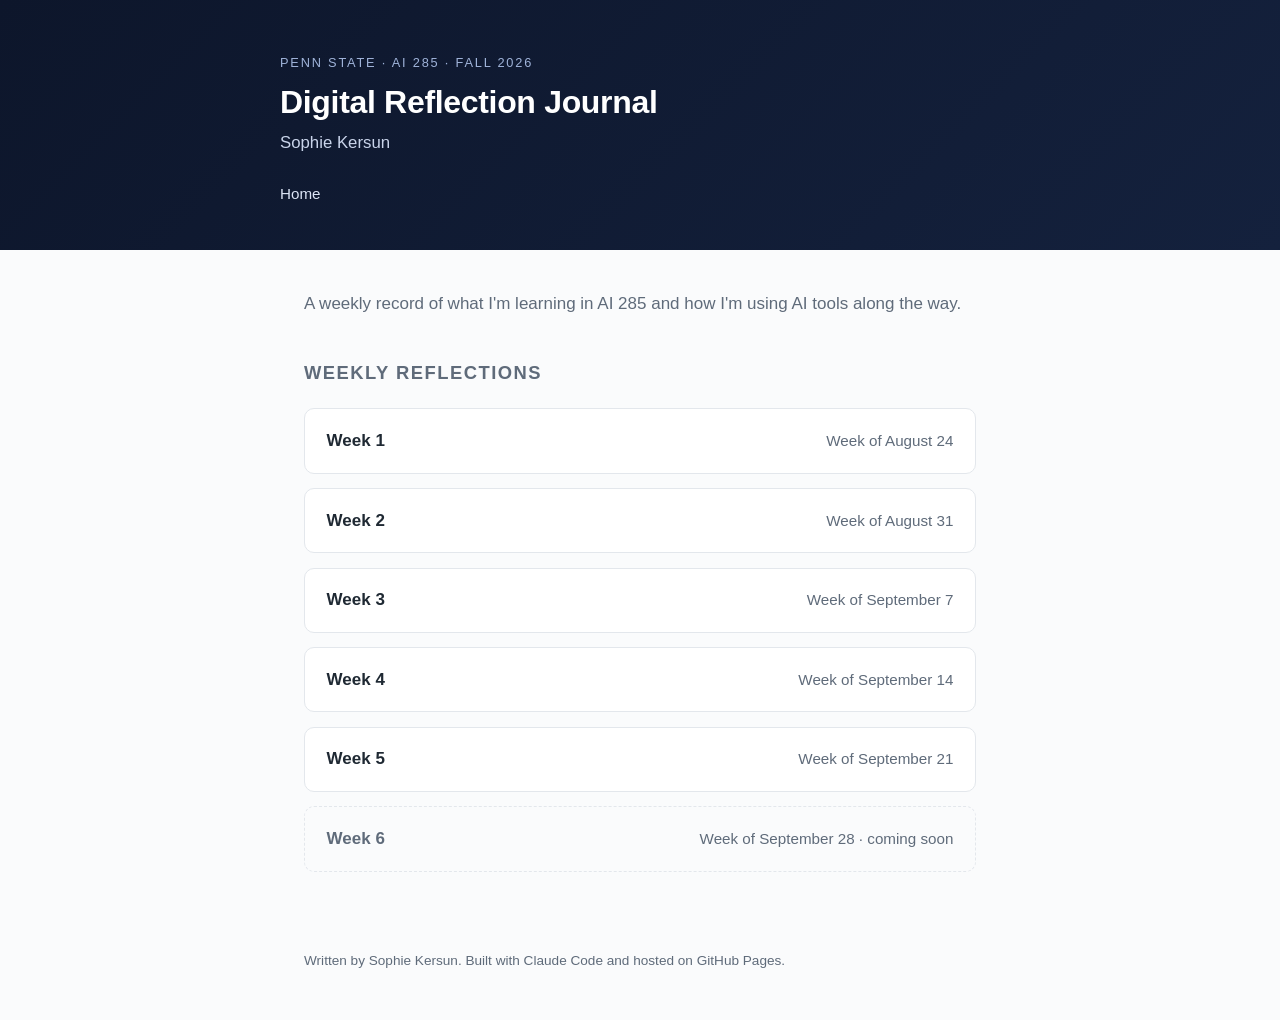
==== index.html @ 1a2b38be "Add Week 5 reflection Co-Authored-By: Claude Opus 5 <noreply@anthropic.com>" ====
<!doctype html>
<html lang="en">
<head>
  <meta charset="utf-8">
  <meta name="viewport" content="width=device-width, initial-scale=1">
  <title>AI 285 | Weekly Reflections</title>
  <link rel="stylesheet" href="style.css">
</head>
<body>
  <header class="site-header">
    <div class="inner">
      <p class="kicker">Penn State · AI 285 · Fall 2026</p>
      <h1>Digital Reflection Journal</h1>
      <p class="byline">Sophie Kersun</p>
      <nav><a href="index.html">Home</a></nav>
    </div>
  </header>

  <main>
    <p class="intro">A weekly record of what I'm learning in AI 285 and how I'm using AI tools along the way.</p>

    <h2>Weekly Reflections</h2>
    <ul class="entries">
      <li><a href="week1.html"><span class="week">Week 1</span><span class="date">Week of August 24</span></a></li>
      <li><a href="week2.html"><span class="week">Week 2</span><span class="date">Week of August 31</span></a></li>
      <li><a href="week3.html"><span class="week">Week 3</span><span class="date">Week of September 7</span></a></li>
      <li><a href="week4.html"><span class="week">Week 4</span><span class="date">Week of September 14</span></a></li>
      <li><a href="week5.html"><span class="week">Week 5</span><span class="date">Week of September 21</span></a></li>
      <li class="upcoming"><a><span class="week">Week 6</span><span class="date">Week of September 28 · coming soon</span></a></li>
    </ul>
  </main>

  <footer>Written by Sophie Kersun. Built with Claude Code and hosted on GitHub Pages.</footer>
</body>
</html>
---- style.css ----
/* AI 285 Weekly Reflections — shared stylesheet */
:root {
  --navy: #14213d;
  --navy-deep: #0d162b;
  --accent: #3b82f6;
  --ink: #1f2933;
  --muted: #5f6b7a;
  --rule: #e3e7ec;
  --page: #fafbfc;
  --card: #ffffff;
}

* { box-sizing: border-box; }

body {
  margin: 0;
  background: var(--page);
  color: var(--ink);
  font-family: -apple-system, BlinkMacSystemFont, "Segoe UI", Inter, Roboto, Helvetica, Arial, sans-serif;
  font-size: 17px;
  line-height: 1.65;
  -webkit-font-smoothing: antialiased;
}

/* Header band */
.site-header {
  background: linear-gradient(135deg, var(--navy-deep), var(--navy));
  color: #fff;
  padding: 3.25rem 1.5rem 2.75rem;
}
.site-header .inner {
  max-width: 720px;
  margin: 0 auto;
}
.site-header .kicker {
  font-size: 0.8rem;
  letter-spacing: 0.14em;
  text-transform: uppercase;
  color: #9fb3d9;
  margin: 0 0 0.6rem;
}
.site-header h1 {
  font-size: 2rem;
  font-weight: 700;
  letter-spacing: -0.01em;
  margin: 0;
  line-height: 1.2;
}
.site-header .byline {
  margin: 0.5rem 0 0;
  color: #c9d4ea;
  font-size: 1.05rem;
}
.site-header nav {
  margin-top: 1.5rem;
  font-size: 0.95rem;
}
.site-header nav a {
  color: #dbe4f5;
  text-decoration: none;
  border-bottom: 1px solid transparent;
  padding-bottom: 2px;
}
.site-header nav a:hover { border-bottom-color: #dbe4f5; }
.site-header nav .sep { color: #5f7099; margin: 0 0.6rem; }

/* Page body */
main {
  max-width: 720px;
  margin: 0 auto;
  padding: 2.5rem 1.5rem 4rem;
}

h2 {
  font-size: 1.15rem;
  text-transform: uppercase;
  letter-spacing: 0.08em;
  color: var(--muted);
  margin: 0 0 1.25rem;
}

.intro { margin: 0 0 2.5rem; color: var(--muted); }

/* Entry list on home */
.entries { list-style: none; margin: 0; padding: 0; }
.entries li {
  background: var(--card);
  border: 1px solid var(--rule);
  border-radius: 10px;
  margin-bottom: 0.9rem;
  transition: border-color 0.15s, transform 0.15s;
}
.entries li:hover { border-color: var(--accent); transform: translateY(-1px); }
.entries a {
  display: flex;
  align-items: baseline;
  justify-content: space-between;
  gap: 1rem;
  padding: 1.1rem 1.35rem;
  color: inherit;
  text-decoration: none;
}
.entries .week { font-weight: 600; }
.entries .date { color: var(--muted); font-size: 0.95rem; white-space: nowrap; }
.entries li.upcoming { border-style: dashed; background: transparent; }
.entries li.upcoming:hover { border-color: var(--rule); transform: none; }
.entries li.upcoming a { cursor: default; color: var(--muted); }

/* Individual post */
.post header { margin-bottom: 2rem; }
.post .date {
  color: var(--muted);
  font-size: 0.95rem;
  margin: 0 0 0.4rem;
}
.post h1 {
  font-size: 2rem;
  margin: 0;
  letter-spacing: -0.01em;
  line-height: 1.2;
}
.post h1::after {
  content: "";
  display: block;
  width: 48px;
  height: 3px;
  background: var(--accent);
  margin-top: 0.9rem;
  border-radius: 2px;
}
.post h3 {
  font-size: 1.05rem;
  margin: 2rem 0 0.5rem;
  color: var(--navy);
}
.post p { margin: 0 0 1.15rem; }

.tools {
  margin-top: 2.5rem;
  padding: 1rem 1.25rem;
  background: #eef3fb;
  border-left: 3px solid var(--accent);
  border-radius: 0 8px 8px 0;
  font-size: 0.95rem;
}
.tools strong { color: var(--navy); }

.post-nav {
  display: flex;
  justify-content: space-between;
  margin-top: 3rem;
  padding-top: 1.25rem;
  border-top: 1px solid var(--rule);
  font-size: 0.95rem;
}
.post-nav a { color: var(--accent); text-decoration: none; }
.post-nav a:hover { text-decoration: underline; }

footer {
  max-width: 720px;
  margin: 0 auto;
  padding: 0 1.5rem 3rem;
  color: var(--muted);
  font-size: 0.85rem;
}

@media (max-width: 520px) {
  .site-header h1, .post h1 { font-size: 1.6rem; }
  .entries a { flex-direction: column; gap: 0.2rem; }
}
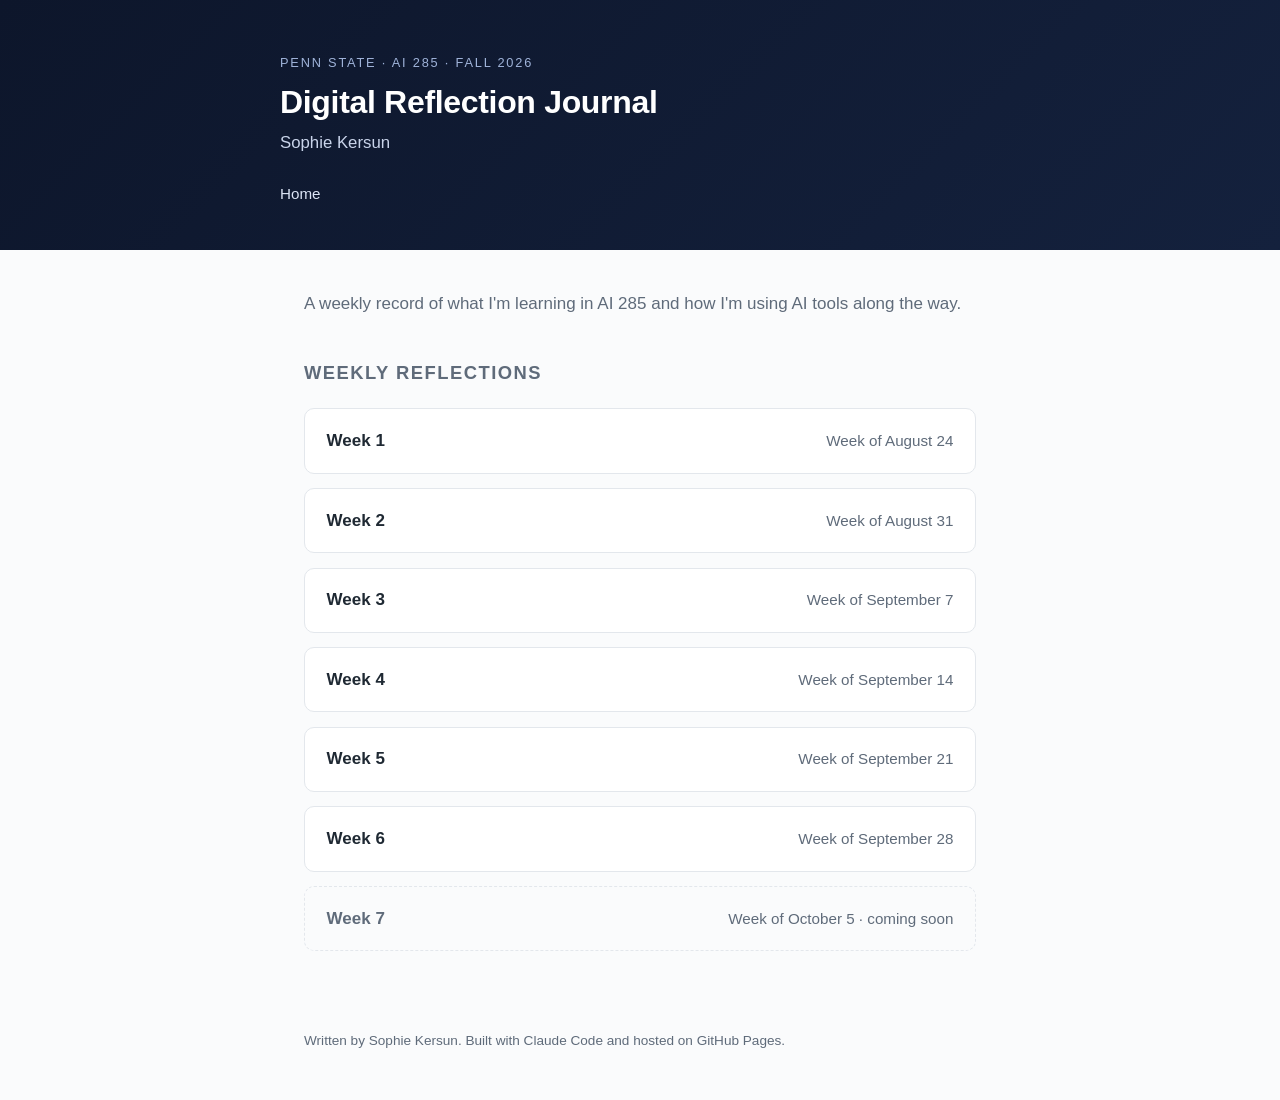
==== commit de776a44: "Add Week 6 reflection Co-Authored-By: Claude Opus 5 <noreply@anthropic.com>" ====
--- a/index.html
+++ b/index.html
@@ -26,7 +26,8 @@
       <li><a href="week3.html"><span class="week">Week 3</span><span class="date">Week of September 7</span></a></li>
       <li><a href="week4.html"><span class="week">Week 4</span><span class="date">Week of September 14</span></a></li>
       <li><a href="week5.html"><span class="week">Week 5</span><span class="date">Week of September 21</span></a></li>
-      <li class="upcoming"><a><span class="week">Week 6</span><span class="date">Week of September 28 · coming soon</span></a></li>
+      <li><a href="week6.html"><span class="week">Week 6</span><span class="date">Week of September 28</span></a></li>
+      <li class="upcoming"><a><span class="week">Week 7</span><span class="date">Week of October 5 · coming soon</span></a></li>
     </ul>
   </main>
 
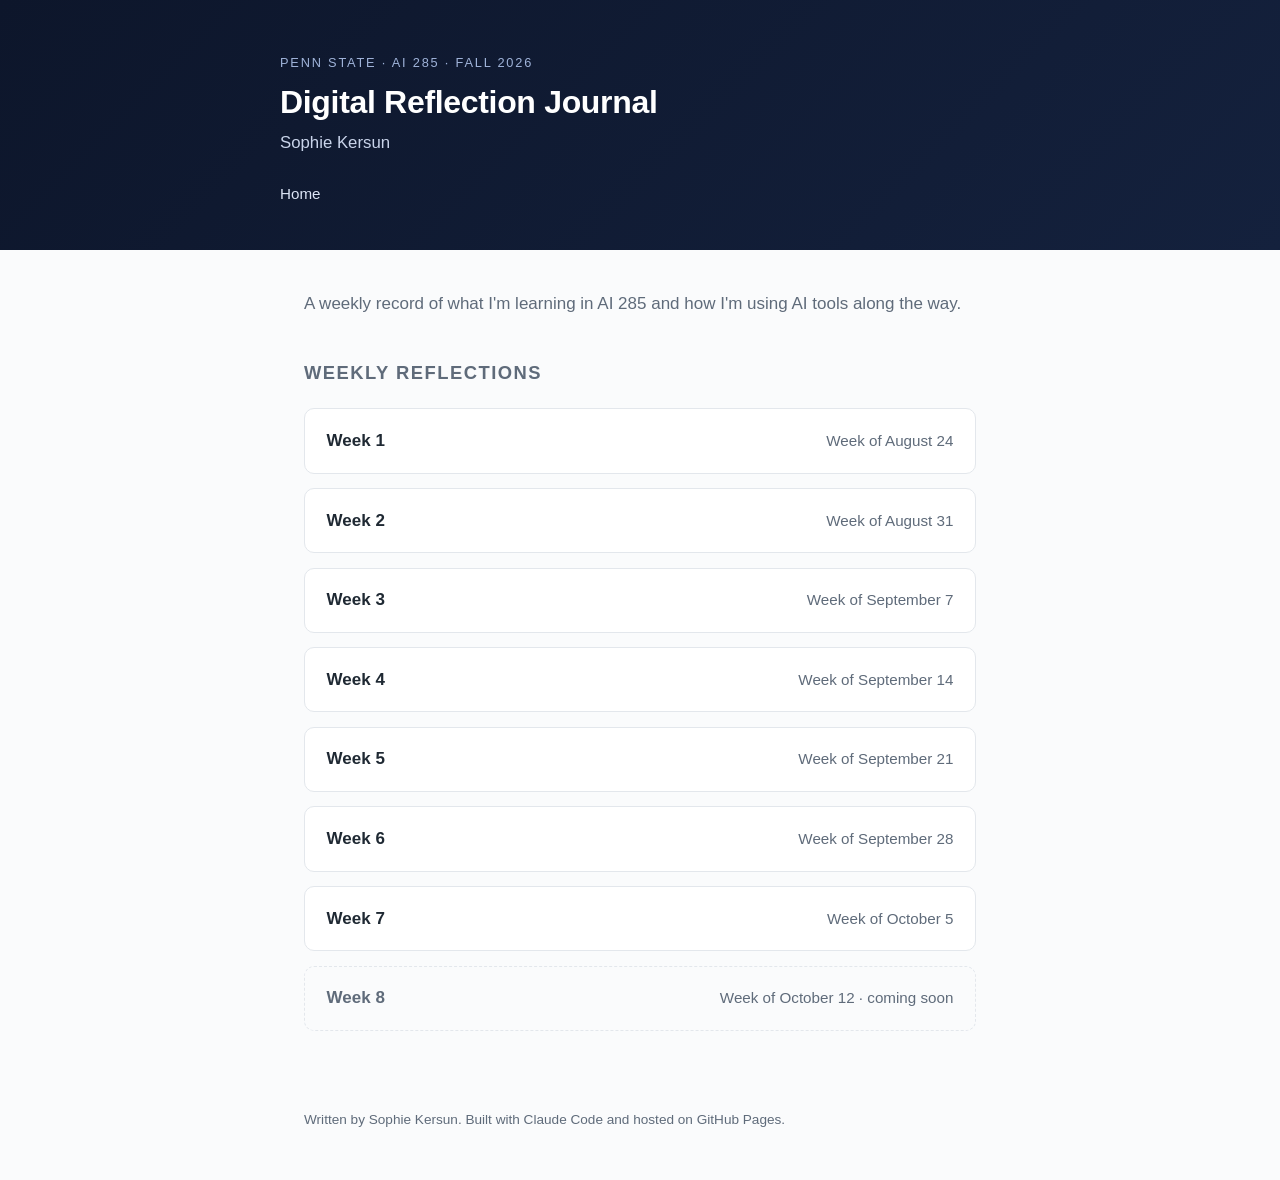
==== commit fe6626f7: "Add Week 7 reflection Co-Authored-By: Claude Opus 5 <noreply@anthropic.com>" ====
--- a/index.html
+++ b/index.html
@@ -27,7 +27,8 @@
       <li><a href="week4.html"><span class="week">Week 4</span><span class="date">Week of September 14</span></a></li>
       <li><a href="week5.html"><span class="week">Week 5</span><span class="date">Week of September 21</span></a></li>
       <li><a href="week6.html"><span class="week">Week 6</span><span class="date">Week of September 28</span></a></li>
-      <li class="upcoming"><a><span class="week">Week 7</span><span class="date">Week of October 5 · coming soon</span></a></li>
+      <li><a href="week7.html"><span class="week">Week 7</span><span class="date">Week of October 5</span></a></li>
+      <li class="upcoming"><a><span class="week">Week 8</span><span class="date">Week of October 12 · coming soon</span></a></li>
     </ul>
   </main>
 
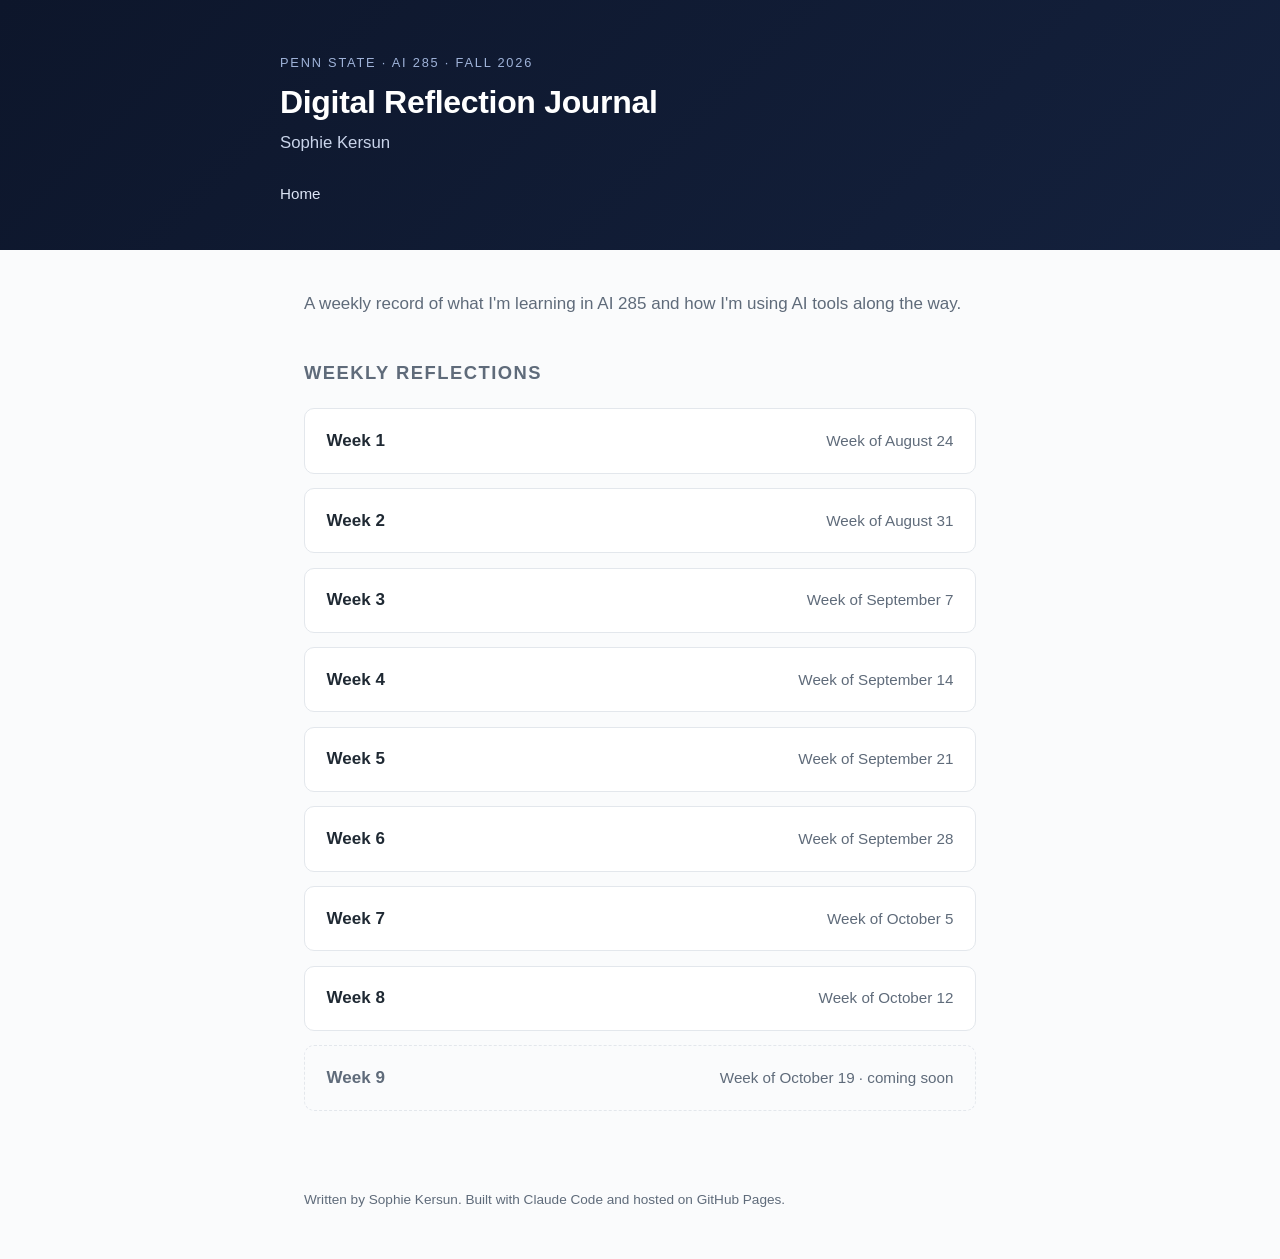
==== commit 7a9e720f: "Add Week 8 reflection Co-Authored-By: Claude Opus 5 <noreply@anthropic.com>" ====
--- a/index.html
+++ b/index.html
@@ -28,7 +28,8 @@
       <li><a href="week5.html"><span class="week">Week 5</span><span class="date">Week of September 21</span></a></li>
       <li><a href="week6.html"><span class="week">Week 6</span><span class="date">Week of September 28</span></a></li>
       <li><a href="week7.html"><span class="week">Week 7</span><span class="date">Week of October 5</span></a></li>
-      <li class="upcoming"><a><span class="week">Week 8</span><span class="date">Week of October 12 · coming soon</span></a></li>
+      <li><a href="week8.html"><span class="week">Week 8</span><span class="date">Week of October 12</span></a></li>
+      <li class="upcoming"><a><span class="week">Week 9</span><span class="date">Week of October 19 · coming soon</span></a></li>
     </ul>
   </main>
 
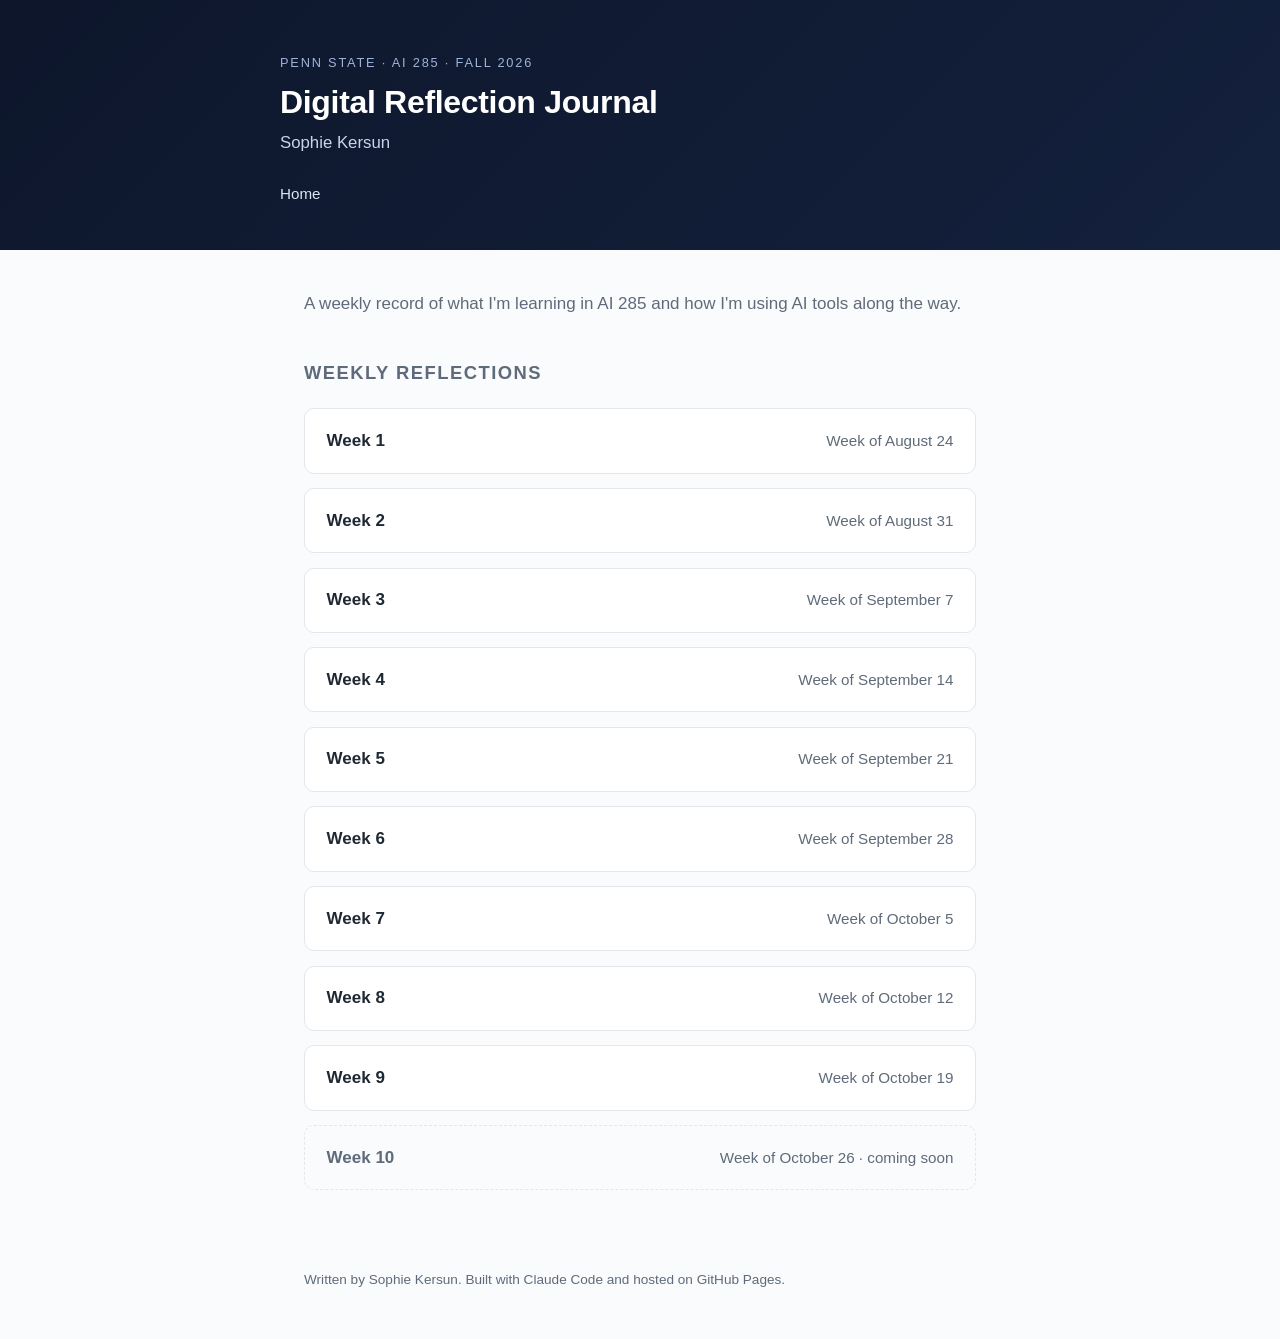
==== commit c41a0b11: "Add Week 9 reflection Co-Authored-By: Claude Opus 5 <noreply@anthropic.com>" ====
--- a/index.html
+++ b/index.html
@@ -29,7 +29,8 @@
       <li><a href="week6.html"><span class="week">Week 6</span><span class="date">Week of September 28</span></a></li>
       <li><a href="week7.html"><span class="week">Week 7</span><span class="date">Week of October 5</span></a></li>
       <li><a href="week8.html"><span class="week">Week 8</span><span class="date">Week of October 12</span></a></li>
-      <li class="upcoming"><a><span class="week">Week 9</span><span class="date">Week of October 19 · coming soon</span></a></li>
+      <li><a href="week9.html"><span class="week">Week 9</span><span class="date">Week of October 19</span></a></li>
+      <li class="upcoming"><a><span class="week">Week 10</span><span class="date">Week of October 26 · coming soon</span></a></li>
     </ul>
   </main>
 
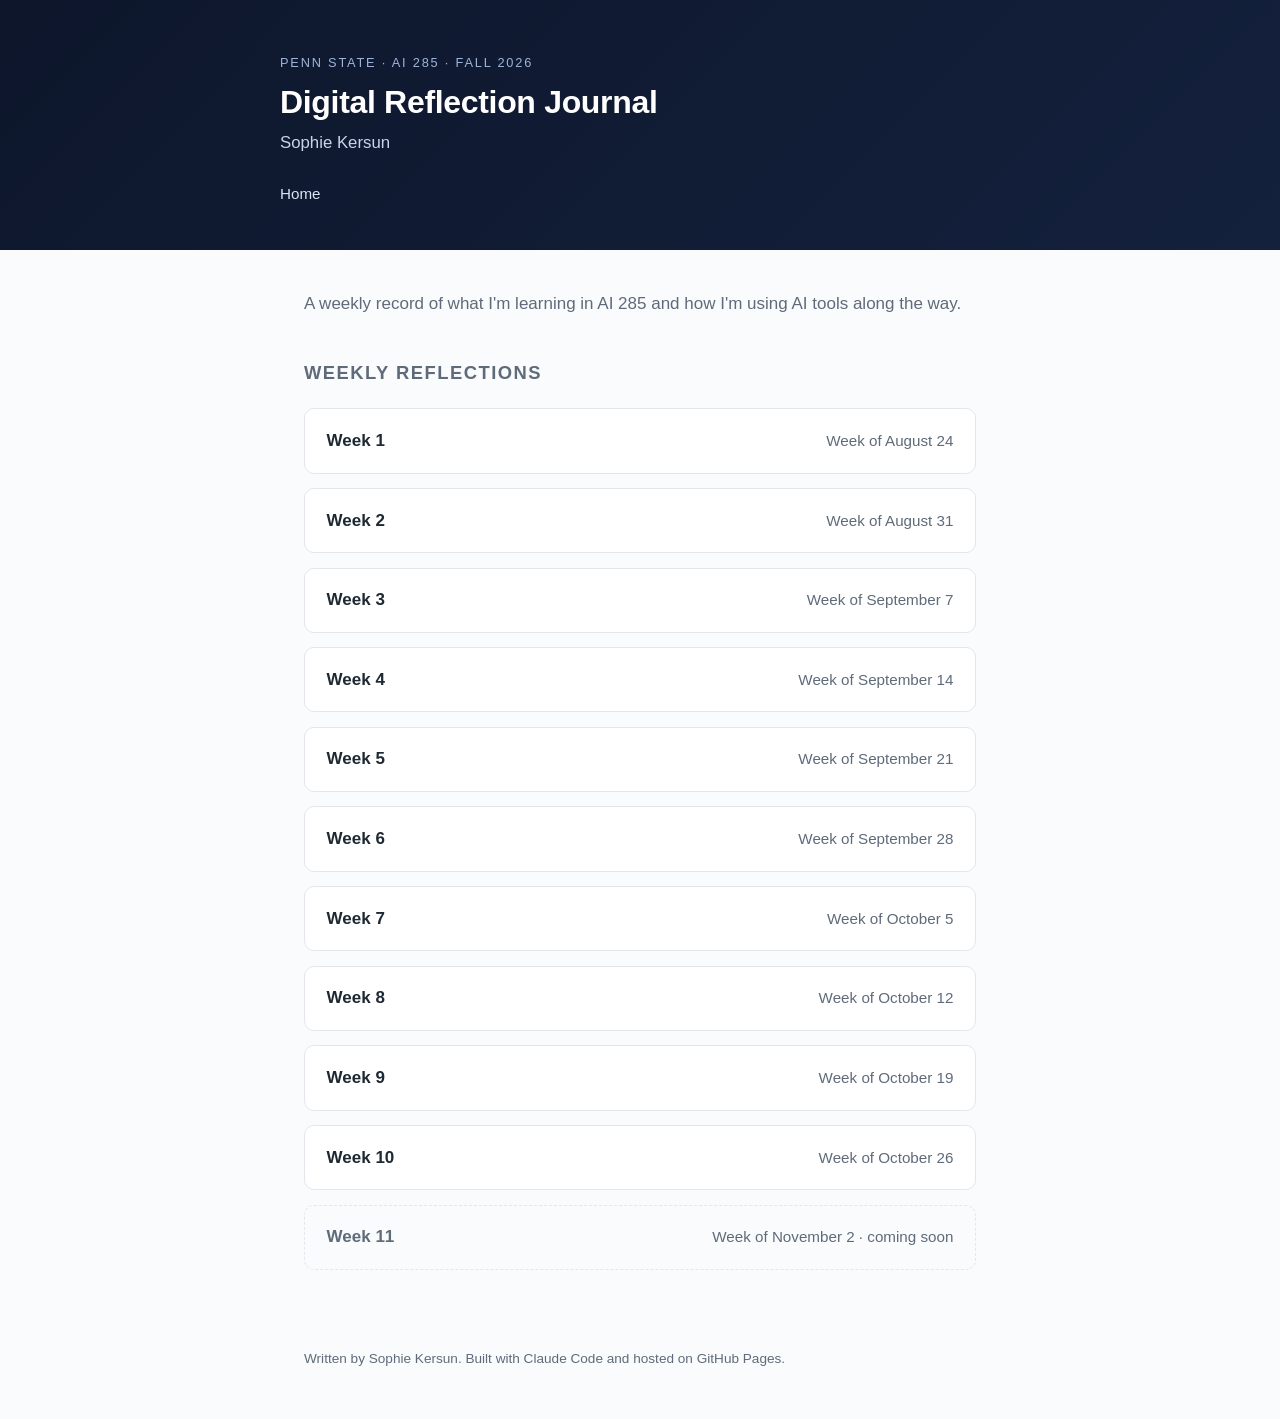
==== commit ba59d56c: "Add Week 10 reflection Co-Authored-By: Claude Opus 5 <noreply@anthropic.com>" ====
--- a/index.html
+++ b/index.html
@@ -30,7 +30,8 @@
       <li><a href="week7.html"><span class="week">Week 7</span><span class="date">Week of October 5</span></a></li>
       <li><a href="week8.html"><span class="week">Week 8</span><span class="date">Week of October 12</span></a></li>
       <li><a href="week9.html"><span class="week">Week 9</span><span class="date">Week of October 19</span></a></li>
-      <li class="upcoming"><a><span class="week">Week 10</span><span class="date">Week of October 26 · coming soon</span></a></li>
+      <li><a href="week10.html"><span class="week">Week 10</span><span class="date">Week of October 26</span></a></li>
+      <li class="upcoming"><a><span class="week">Week 11</span><span class="date">Week of November 2 · coming soon</span></a></li>
     </ul>
   </main>
 
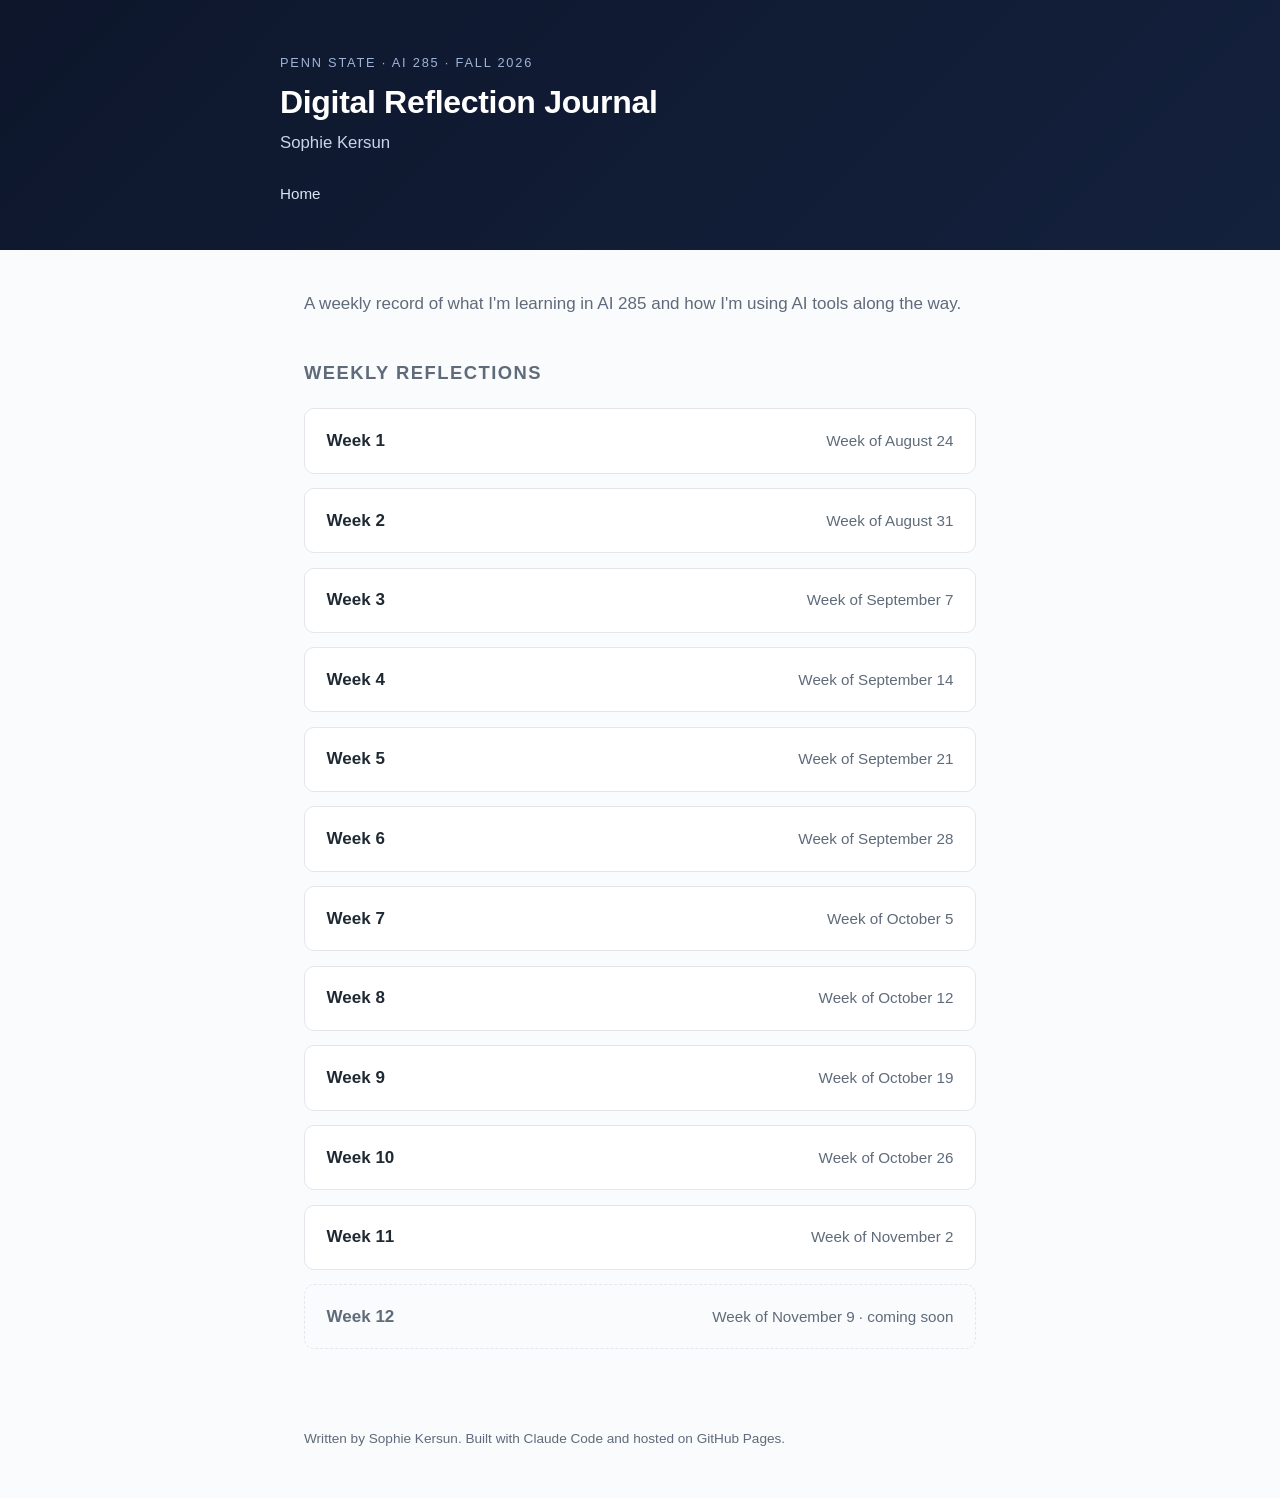
==== commit a88385fd: "Add Week 11 reflection Co-Authored-By: Claude Opus 5 <noreply@anthropic.com>" ====
--- a/index.html
+++ b/index.html
@@ -31,7 +31,8 @@
       <li><a href="week8.html"><span class="week">Week 8</span><span class="date">Week of October 12</span></a></li>
       <li><a href="week9.html"><span class="week">Week 9</span><span class="date">Week of October 19</span></a></li>
       <li><a href="week10.html"><span class="week">Week 10</span><span class="date">Week of October 26</span></a></li>
-      <li class="upcoming"><a><span class="week">Week 11</span><span class="date">Week of November 2 · coming soon</span></a></li>
+      <li><a href="week11.html"><span class="week">Week 11</span><span class="date">Week of November 2</span></a></li>
+      <li class="upcoming"><a><span class="week">Week 12</span><span class="date">Week of November 9 · coming soon</span></a></li>
     </ul>
   </main>
 
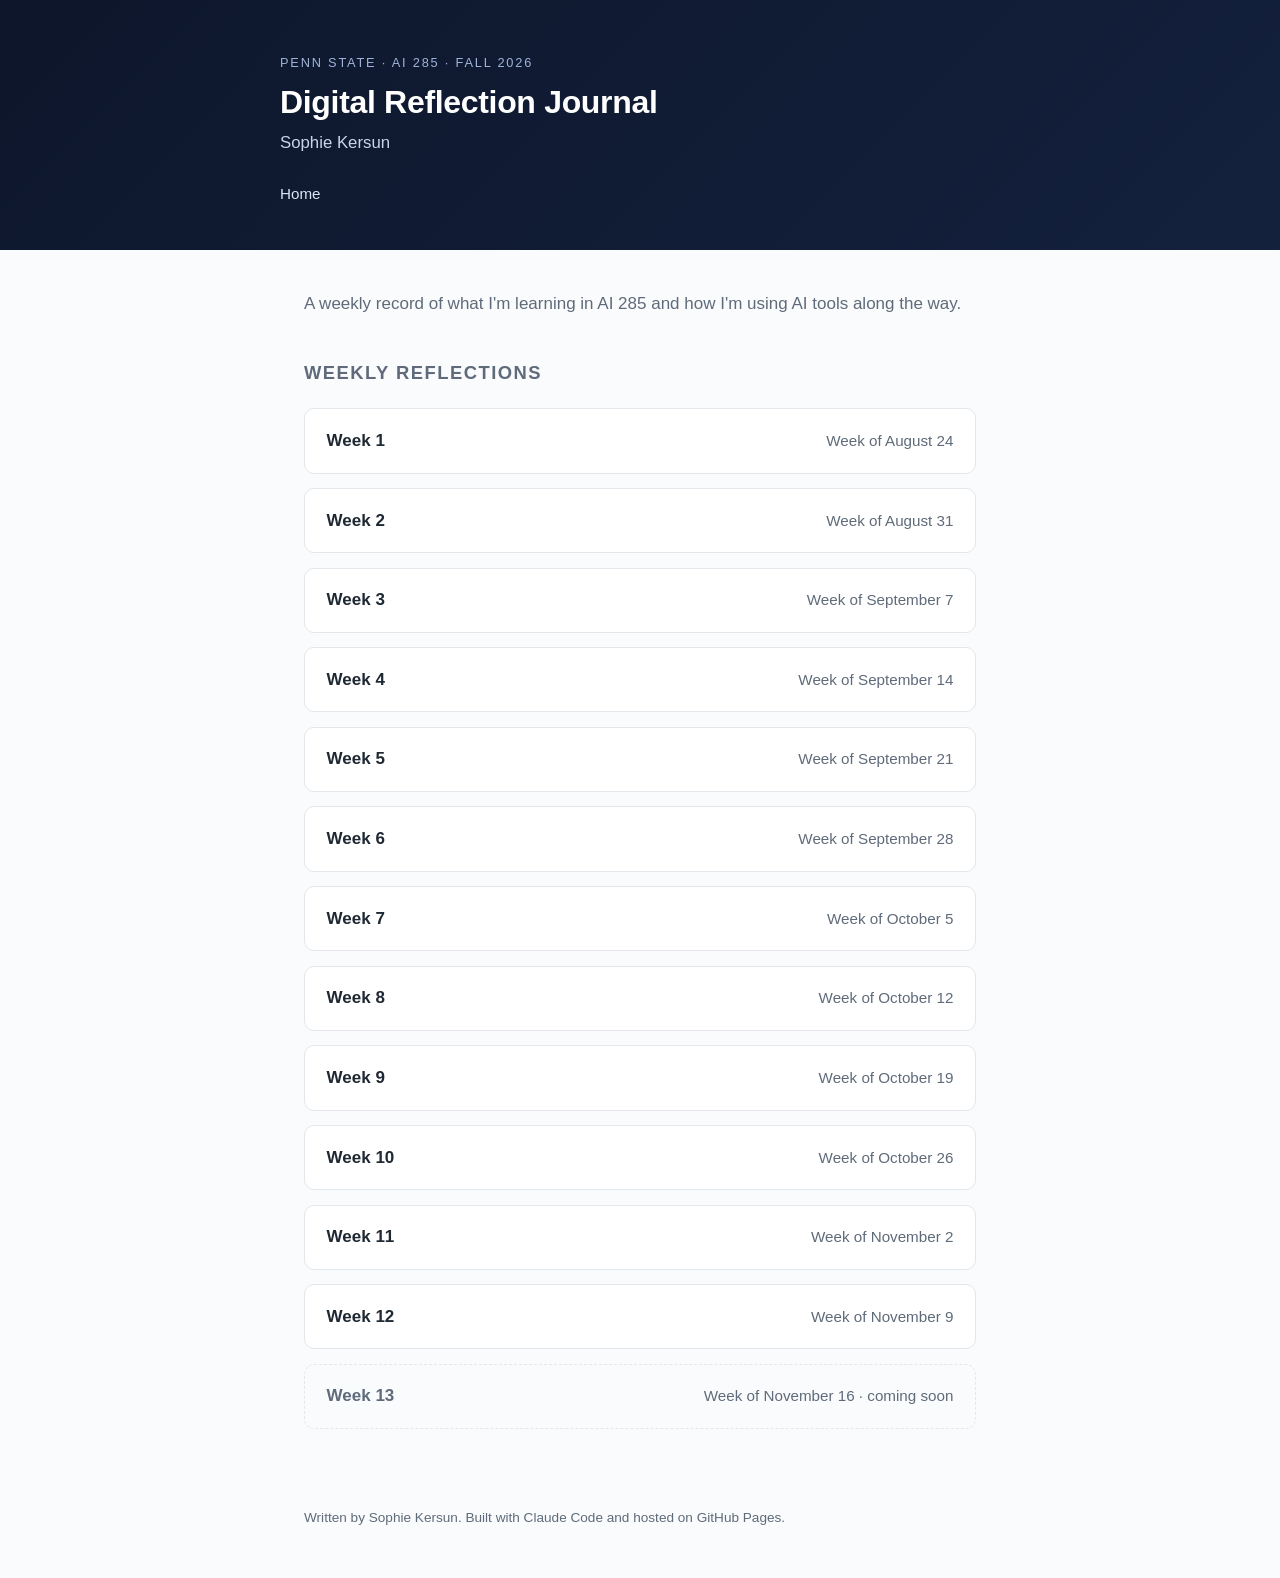
==== commit a1f9e34b: "Add Week 12 reflection Co-Authored-By: Claude Opus 5.5 <noreply@anthropic.com>" ====
--- a/index.html
+++ b/index.html
@@ -32,7 +32,8 @@
       <li><a href="week9.html"><span class="week">Week 9</span><span class="date">Week of October 19</span></a></li>
       <li><a href="week10.html"><span class="week">Week 10</span><span class="date">Week of October 26</span></a></li>
       <li><a href="week11.html"><span class="week">Week 11</span><span class="date">Week of November 2</span></a></li>
-      <li class="upcoming"><a><span class="week">Week 12</span><span class="date">Week of November 9 · coming soon</span></a></li>
+      <li><a href="week12.html"><span class="week">Week 12</span><span class="date">Week of November 9</span></a></li>
+      <li class="upcoming"><a><span class="week">Week 13</span><span class="date">Week of November 16 · coming soon</span></a></li>
     </ul>
   </main>
 
